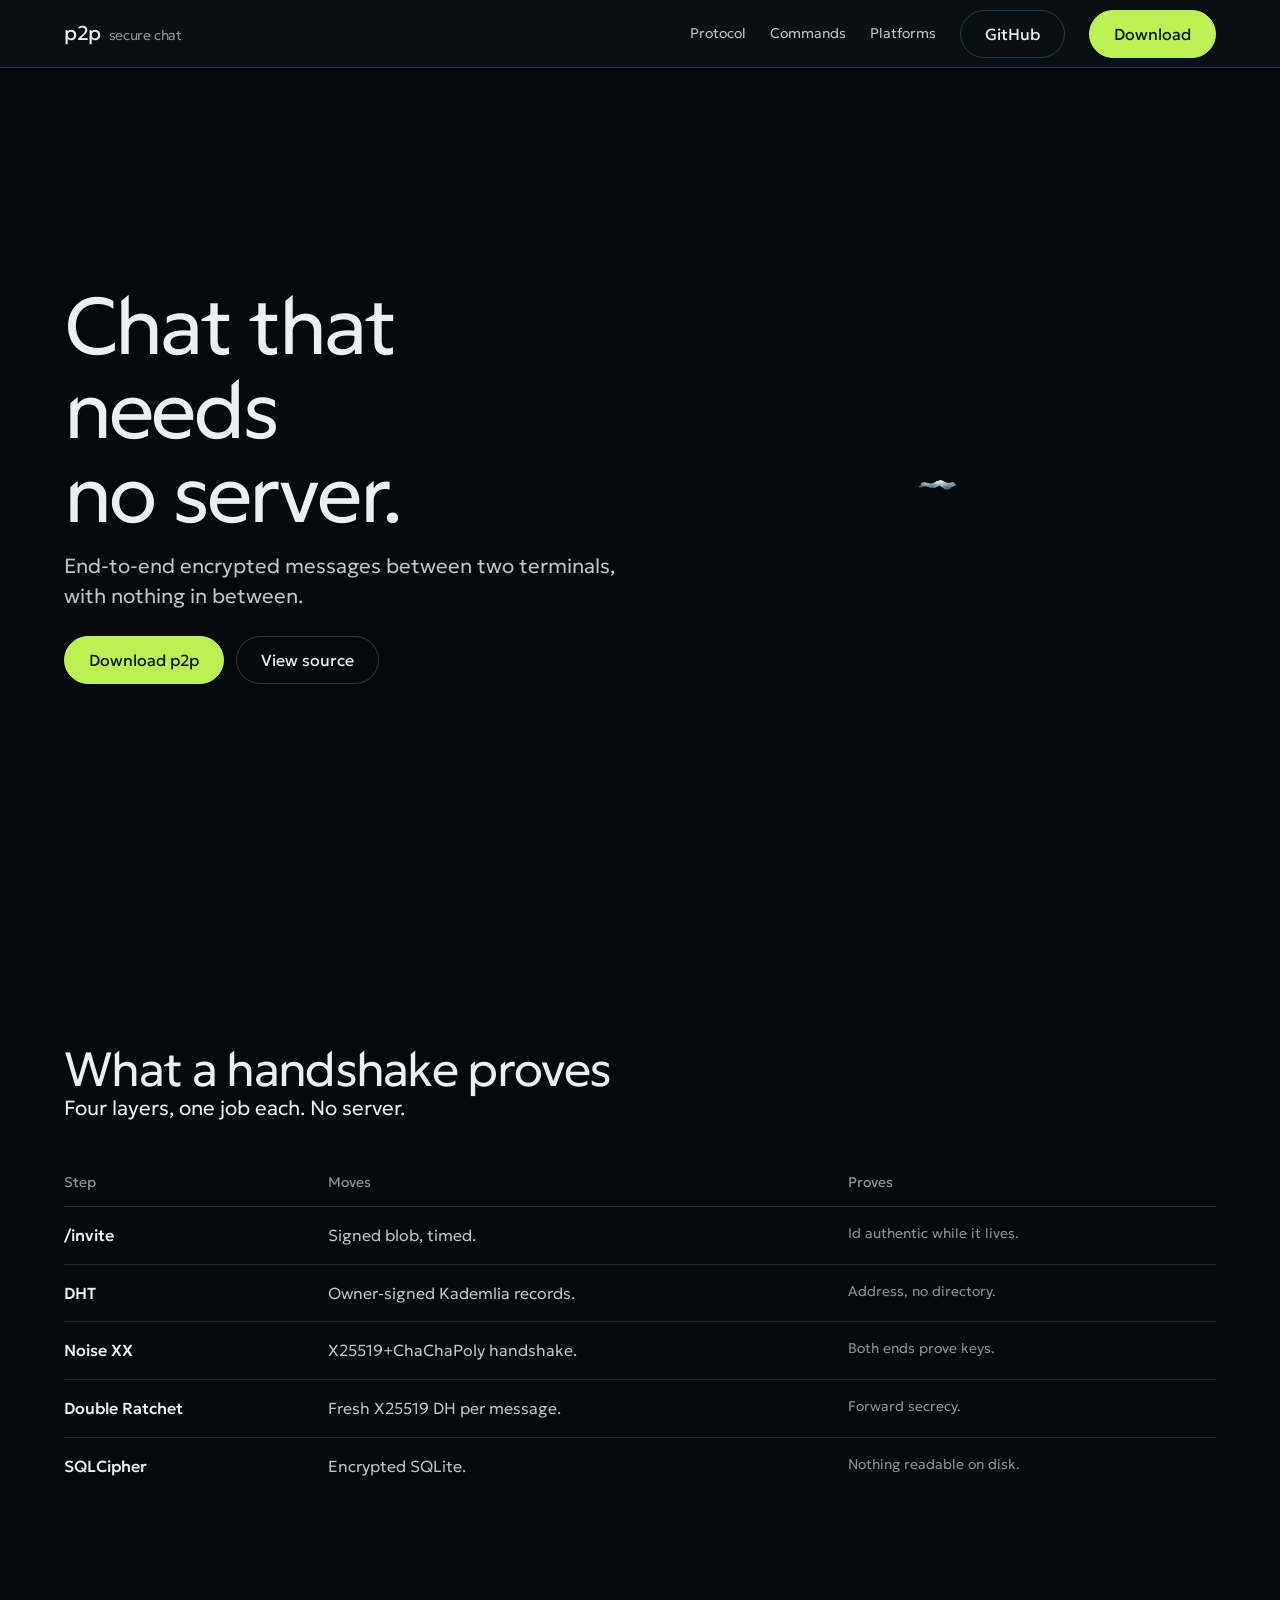
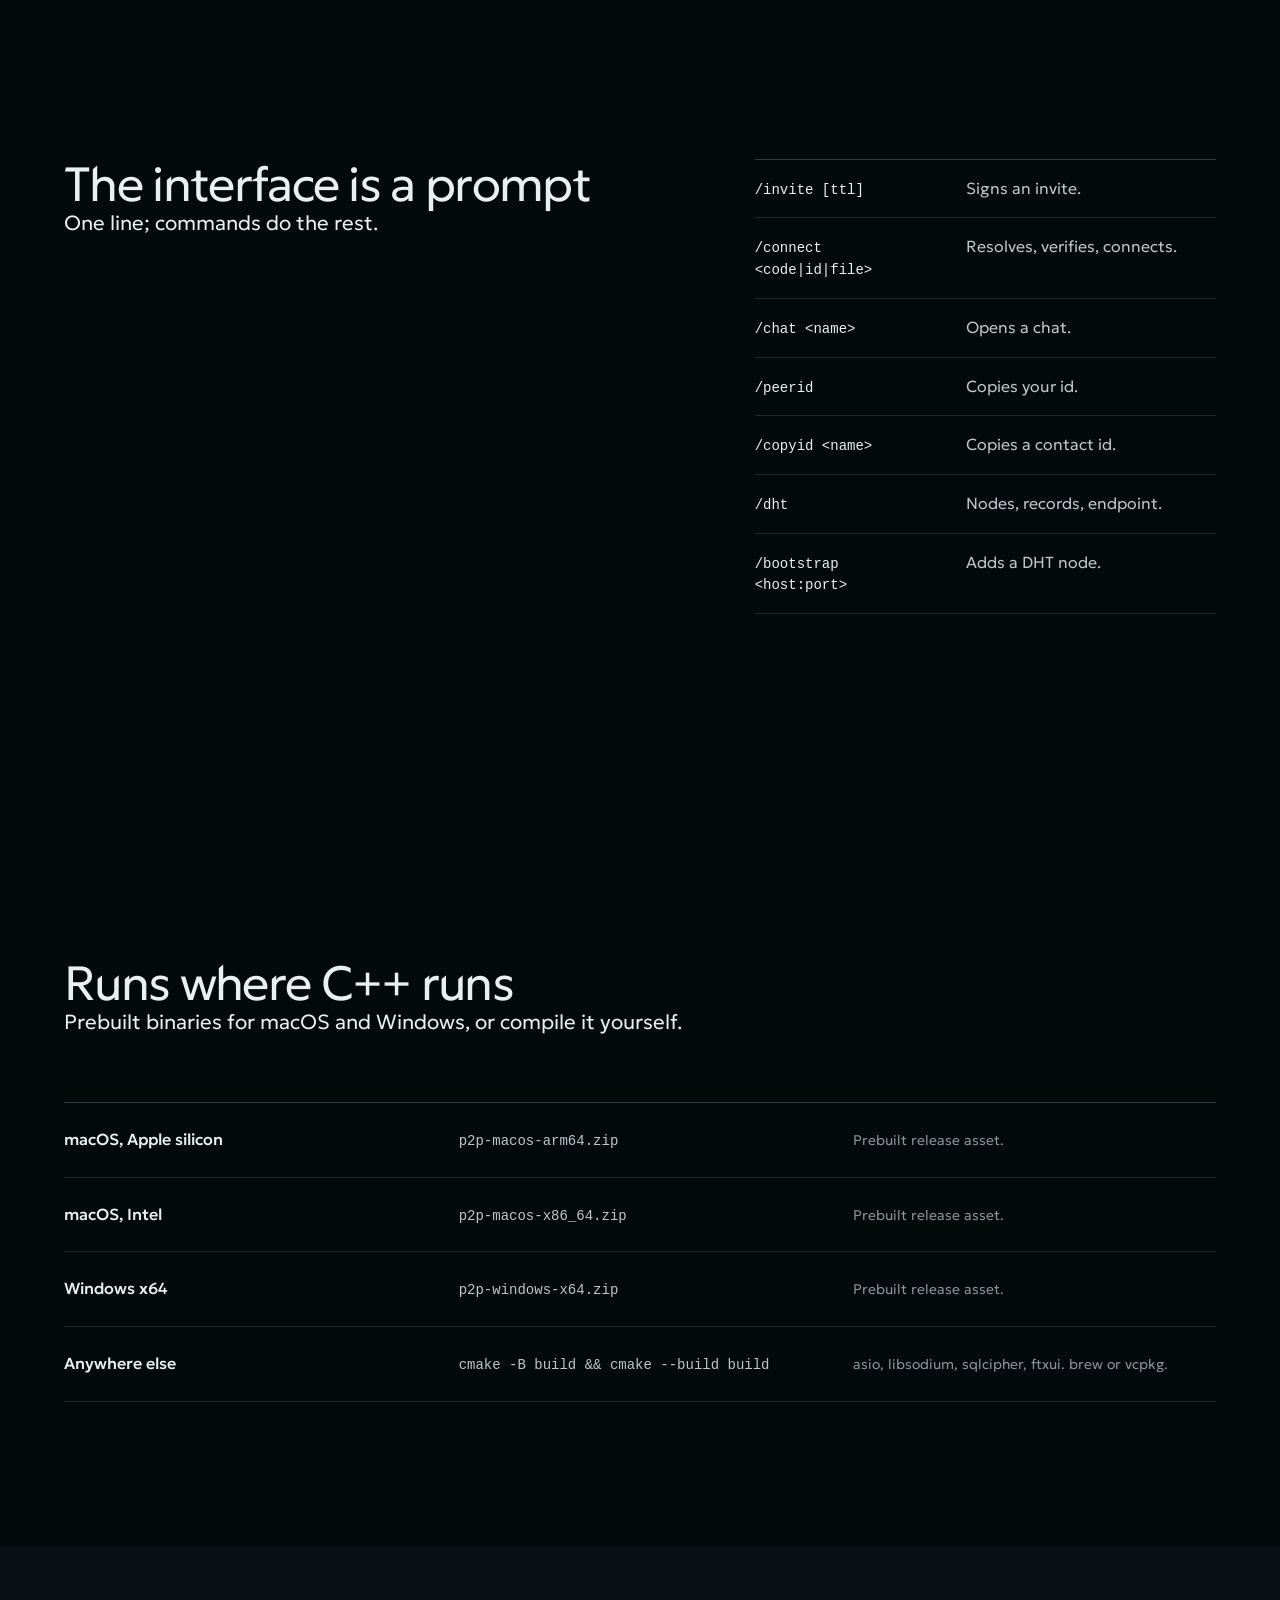
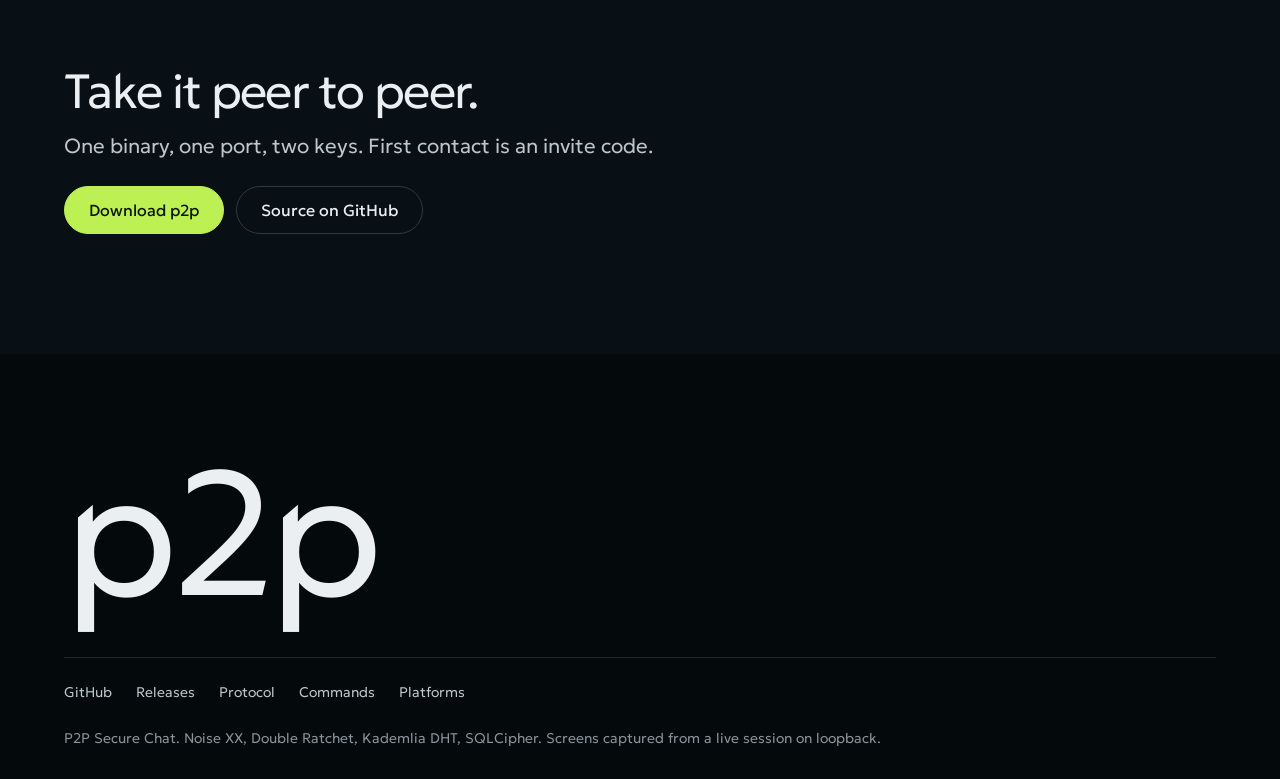
==== landing/index.tmpl.html @ c4ec3f90 "huge update" ====
<!DOCTYPE html>
<html lang="en">
<head>
<meta charset="utf-8">
<meta name="viewport" content="width=device-width, initial-scale=1">
<title>p2p: end-to-end encrypted chat for terminals</title>
<meta name="description" content="p2p is a decentralized, end-to-end encrypted chat client for the terminal. No servers, no accounts: Noise XX, Double Ratchet and a Kademlia DHT between two peers.">
<link rel="preconnect" href="https://fonts.googleapis.com">
<link rel="preconnect" href="https://fonts.gstatic.com" crossorigin>
<link href="https://fonts.googleapis.com/css2?family=Geologica:wght,CRSV,SHRP@200..500,0,0..100&display=swap" rel="stylesheet">
<link rel="stylesheet" href="./page.css">
<script>document.documentElement.classList.add('js');</script>
</head>
<body>
<a class="skip" href="#main">Skip to content</a>

<header class="nav">
  <div class="container nav__in">
    <a class="wordmark" href="#top" aria-label="p2p, back to top">p2p<small>secure chat</small></a>
    <nav class="nav__links" aria-label="Sections">
      <a href="#protocol">Protocol</a>
      <a href="#commands">Commands</a>
      <a href="#platforms">Platforms</a>
      <a class="btn btn--line" href="https://github.com/immersedin/enB" rel="noopener">GitHub</a>
      <a class="btn" href="https://github.com/immersedin/enB/releases" rel="noopener">Download</a>
    </nav>
  </div>
</header>

<main id="main">

  <!-- ============ hero: Settled ============ -->
  <section class="hero" id="top">
    <div class="container hero__grid">
      <div class="hero__copy" data-reveal>
        <h1>Chat that needs no server.</h1>
        <p class="lead">End-to-end encrypted messages between two terminals, with nothing in between.</p>
        <div class="actions">
          <a class="btn" href="https://github.com/immersedin/enB/releases" rel="noopener">Download p2p</a>
          <a class="btn btn--line" href="https://github.com/immersedin/enB" rel="noopener">View source</a>
        </div>
      </div>
      <div class="hero__vis" data-reveal style="--i:1">
        <canvas class="cloud" id="cloud" aria-hidden="true"></canvas>
        <figure class="shot ticks" data-slot="chat" data-kind="product" data-alt="The p2p chat window in a live session between alice and bob">
          <!--FRAG:chat-a-->
        </figure>
      </div>
    </div>
  </section>

  <!-- ============ protocol: table ============ -->
  <section class="section" id="protocol">
    <div class="container grid-12">
      <div class="head-block" data-reveal>
        <h2>What a handshake proves</h2>
        <p class="lead">Four layers, one job each. No server.</p>
      </div>
      <div class="body-block--full" data-reveal style="--i:1">
        <table class="ptable">
          <thead>
            <tr><th>Step</th><th>Moves</th><th>Proves</th></tr>
          </thead>
          <tbody>
            <tr>
              <td class="step">/invite</td>
              <td class="what">Signed blob, timed.</td>
              <td class="proves">Id authentic while it lives.</td>
            </tr>
            <tr>
              <td class="step">DHT</td>
              <td class="what">Owner-signed Kademlia records.</td>
              <td class="proves">Address, no directory.</td>
            </tr>
            <tr>
              <td class="step">Noise XX</td>
              <td class="what">X25519+ChaChaPoly handshake.</td>
              <td class="proves">Both ends prove keys.</td>
            </tr>
            <tr>
              <td class="step">Double Ratchet</td>
              <td class="what">Fresh X25519 DH per message.</td>
              <td class="proves">Forward secrecy.</td>
            </tr>
            <tr>
              <td class="step">SQLCipher</td>
              <td class="what">Encrypted SQLite.</td>
              <td class="proves">Nothing readable on disk.</td>
            </tr>
          </tbody>
        </table>
      </div>
    </div>
  </section>

  <!-- ============ commands: split ============ -->
  <section class="section section--tight" id="commands">
    <div class="container grid-12 split">
      <div class="head-block" data-reveal>
        <h2>The interface is a prompt</h2>
        <p class="lead">One line; commands do the rest.</p>
      </div>
      <div class="body-block" data-reveal style="--i:1">
        <div class="cmds">
          <div class="cmd"><code>/invite [ttl]</code><p>Signs an invite.</p></div>
          <div class="cmd"><code>/connect &lt;code|id|file&gt;</code><p>Resolves, verifies, connects.</p></div>
          <div class="cmd"><code>/chat &lt;name&gt;</code><p>Opens a chat.</p></div>
          <div class="cmd"><code>/peerid</code><p>Copies your id.</p></div>
          <div class="cmd"><code>/copyid &lt;name&gt;</code><p>Copies a contact id.</p></div>
          <div class="cmd"><code>/dht</code><p>Nodes, records, endpoint.</p></div>
          <div class="cmd"><code>/bootstrap &lt;host:port&gt;</code><p>Adds a DHT node.</p></div>
        </div>
      </div>
    </div>
    <div class="container" style="margin-top: var(--space-2xl);">
      <figure class="shot ticks" data-slot="help" data-kind="product" data-alt="The p2p console listing every slash command" data-reveal>
        <!--FRAG:help-->
      </figure>
    </div>
  </section>

  <!-- ============ platforms: rows ============ -->
  <section class="section" id="platforms">
    <div class="container">
      <div class="head-block" data-reveal style="max-width: 60ch;">
        <h2>Runs where C++ runs</h2>
        <p class="lead">Prebuilt binaries for macOS and Windows, or compile it yourself.</p>
      </div>
      <div style="margin-top: var(--space-2xl);" data-reveal>
        <div class="plats">
          <div class="plat">
            <div class="plat__name">macOS, Apple silicon</div>
            <div class="plat__artifact">p2p-macos-arm64.zip</div>
            <div class="plat__need">Prebuilt release asset.</div>
          </div>
          <div class="plat">
            <div class="plat__name">macOS, Intel</div>
            <div class="plat__artifact">p2p-macos-x86_64.zip</div>
            <div class="plat__need">Prebuilt release asset.</div>
          </div>
          <div class="plat">
            <div class="plat__name">Windows x64</div>
            <div class="plat__artifact">p2p-windows-x64.zip</div>
            <div class="plat__need">Prebuilt release asset.</div>
          </div>
          <div class="plat">
            <div class="plat__name">Anywhere else</div>
            <div class="plat__artifact">cmake -B build &amp;&amp; cmake --build build</div>
            <div class="plat__need">asio, libsodium, sqlcipher, ftxui. brew or vcpkg.</div>
          </div>
        </div>
      </div>
    </div>
  </section>

  <!-- ============ close: band ============ -->
  <section class="band">
    <div class="container grid-12 close">
      <div class="head-block" data-reveal>
        <h2>Take it peer to peer.</h2>
        <p class="lead">One binary, one port, two keys. First contact is an invite code.</p>
        <div class="actions">
          <a class="btn" href="https://github.com/immersedin/enB/releases" rel="noopener">Download p2p</a>
          <a class="btn btn--line" href="https://github.com/immersedin/enB" rel="noopener">Source on GitHub</a>
        </div>
      </div>
      <div class="body-block" data-reveal style="--i:1">
        <figure class="shot ticks" data-slot="peerid" data-kind="product" data-alt="The p2p console showing a peer id and DHT endpoint">
          <!--FRAG:peerid-->
        </figure>
      </div>
    </div>
  </section>

</main>

<footer>
  <div class="container">
    <p class="mast">p2p</p>
    <div class="foot-links">
      <a href="https://github.com/immersedin/enB" rel="noopener">GitHub</a>
      <a href="https://github.com/immersedin/enB/releases" rel="noopener">Releases</a>
      <a href="#protocol">Protocol</a>
      <a href="#commands">Commands</a>
      <a href="#platforms">Platforms</a>
    </div>
    <p class="foot-note">P2P Secure Chat. Noise XX, Double Ratchet, Kademlia DHT, SQLCipher. Screens captured from a live session on loopback.</p>
  </div>
</footer>

<script src="./cloud.js" defer></script>
<script>
window.hallmarkSlots = (m) => { for (const [k, v] of Object.entries(m)) { const s = document.querySelector(`[data-slot="${k}"]`); if (!s) continue; const im = new Image(); im.src = typeof v === 'string' ? v : v.src; im.alt = (typeof v === 'object' && v.alt) || s.dataset.alt || ''; s.querySelectorAll(':scope > img').forEach((o) => o.remove()); s.prepend(im); } };
document.querySelectorAll('[data-slot] img').forEach((i) => { if (i.complete && !i.naturalWidth) i.remove(); else i.addEventListener('error', () => i.remove(), { once: true }); });

const io = new IntersectionObserver((es) => es.forEach((e) => { if (e.isIntersecting) { e.target.classList.add('is-in'); io.unobserve(e.target); } }), { rootMargin: '0px 0px -10% 0px' });
document.querySelectorAll('[data-reveal]').forEach((el) => io.observe(el));
</script>
</body>
</html>
---- landing/page.css ----
/* Hallmark · shape: Split Studio · genre: modern-minimal · theme: Vantage (by request) · job: try · draw: 31d6b6
 * hero: Settled · nav: slab · footer: mast · imagery: the product, captured live · signature: a swept point cloud of the network behind a real E2EE session · vantage: terrain/steel
 * axes: dark/grotesk-sans/chromatic-lime · posture: restrained · contrast: pass · fold: pass · v2.0.0 */
/* Hallmark · pre-emit critique: P4 H4 E4 S4 R4 V4 · weakest: S, any dev tool could claim peer-to-peer; led with the real captured session and the network-as-points idea instead of a stock dashboard */
/* Hallmark · dismissed 58 · the page count includes captured terminal text inside data-slot figures, which the render tier excludes; prose is well under budget */
@import url("./tokens.css");
@import url("./base.css");

:root {
  --font-mono: ui-monospace, "SF Mono", Menlo, Consolas, monospace;
  /* captured terminal palette, mapped onto the theme's neutrals */
  --scr-cyan: oklch(80% 0.09 210);
  --scr-yellow: oklch(84% 0.13 95);
  --scr-magenta: oklch(70% 0.15 330);
  --scr-blue: oklch(70% 0.11 250);
  --scr-red: oklch(66% 0.17 25);
  --scr-black: oklch(45% 0.02 240);
  --scr-green: var(--color-accent);
  --scr-gray: var(--color-muted);
  --scr-white: var(--color-ink);
  --nav-h: 68px;
}

html { scroll-behavior: smooth; }
body { font-weight: 300; font-variation-settings: "SHRP" 0; }
h1, h2, h3 { font-variation-settings: "SHRP" 100; }

::selection { background: color-mix(in oklab, var(--color-accent) 22%, transparent); }

.skip {
  position: absolute; left: var(--space-md); top: calc(-1 * var(--space-3xl));
  z-index: var(--z-toast); padding: var(--space-xs) var(--space-md);
  background: var(--color-ink); color: var(--color-paper);
}
.skip:focus-visible { top: var(--space-md); }

/* ---------- nav: slab ---------- */
.nav {
  position: sticky; top: 0; z-index: var(--z-sticky-nav);
  height: var(--nav-h);
  background: var(--color-paper-2);
  border-bottom: var(--rule-hair) solid var(--color-rule-2);
}
.nav__in {
  height: 100%;
  display: flex; align-items: center; gap: var(--space-lg);
}
.wordmark {
  font-family: var(--font-display); font-weight: 400;
  font-size: var(--text-lg); letter-spacing: -0.02em;
  color: var(--color-ink); text-decoration: none;
  white-space: nowrap;
}
.wordmark small {
  font-weight: 300; color: var(--color-muted);
  font-size: var(--text-sm); margin-left: var(--space-xs);
}
.nav__links { margin-left: auto; display: flex; align-items: center; gap: var(--space-lg); }
.nav__links a:not(.btn) {
  color: var(--color-ink-2); text-decoration: none;
  font-size: var(--text-sm);
}
.nav__links a:not(.btn):hover { color: var(--color-ink); }
.nav__links a.btn { color: var(--color-accent-ink); }
.nav__links a.btn--line { color: var(--color-ink); }

/* ---------- buttons: theme controls ---------- */
.btn {
  display: inline-flex; align-items: center; gap: var(--space-xs);
  min-height: 48px; padding: 0 var(--space-lg);
  border: 1px solid var(--color-accent);
  border-radius: var(--radius-pill);
  background: var(--color-accent); color: var(--color-accent-ink);
  font: 400 var(--text-md)/1 var(--font-body);
  white-space: nowrap; text-decoration: none; cursor: pointer;
  transition: background-color var(--dur-short) var(--ease-out),
              transform var(--dur-micro) var(--ease-out);
}
.btn:hover { background: var(--color-accent-hi); }
.btn:active { transform: translateY(1px); }
.btn:focus-visible { outline: 2px solid var(--color-focus); outline-offset: 2px; }
.btn--line {
  background: transparent; color: var(--color-ink);
  border-color: var(--color-rule-2);
}
.btn--line:hover { background: var(--color-paper-3); }
.actions { display: flex; flex-wrap: wrap; gap: var(--space-sm); margin-top: var(--space-lg); }

/* ---------- hero: Settled ---------- */
.hero {
  min-height: calc(100dvh - var(--nav-h));
  display: flex; align-items: center;
  padding-block: var(--space-lg);
}
.hero__grid {
  display: grid;
  grid-template-columns: repeat(12, minmax(0, 1fr));
  gap: var(--gap-columns);
  align-items: center;
  width: 100%;
}
.hero__copy { grid-column: 1 / 7; }
.hero__copy .lead { margin-top: var(--space-md); color: var(--color-ink-2); }
.hero__vis { grid-column: 7 / 13; position: relative; }

.cloud {
  position: absolute; inset: -4%;
  width: 108%; height: 108%;
  pointer-events: none;
  -webkit-mask-image: radial-gradient(ellipse 62% 58% at 50% 46%, var(--color-ink) 30%, transparent 78%);
  mask-image: radial-gradient(ellipse 62% 58% at 50% 46%, var(--color-ink) 30%, transparent 78%);
}

.shot { position: relative; z-index: var(--z-raised); margin: var(--space-md) var(--space-lg); }
.shot .scr {
  margin: 0; padding: var(--space-sm) var(--space-md);
  font-family: var(--font-mono);
  font-size: 8.5px; line-height: 12px;
  color: var(--scr-white);
  background: var(--color-paper-2);
  border-radius: var(--radius-card);
  overflow: hidden;
}

/* corner-tick frame (theme material) */
.ticks { position: relative; }
.ticks::before, .ticks::after {
  content: ""; position: absolute; inset: 0; pointer-events: none;
  border: var(--rule-hair) solid var(--color-rule-2);
  -webkit-mask: conic-gradient(at var(--tick) var(--tick), transparent 75%, var(--color-ink) 0) 0 0 / calc(100% - var(--tick)) calc(100% - var(--tick));
  mask: conic-gradient(at var(--tick) var(--tick), transparent 75%, var(--color-ink) 0) 0 0 / calc(100% - var(--tick)) calc(100% - var(--tick));
}

/* captured-screen colours */
.scr .k-cyan { color: var(--scr-cyan); }
.scr .k-yellow { color: var(--scr-yellow); }
.scr .k-magenta { color: var(--scr-magenta); }
.scr .k-blue { color: var(--scr-blue); }
.scr .k-red { color: var(--scr-red); }
.scr .k-black { color: var(--scr-black); }
.scr .k-green { color: var(--scr-green); }
.scr .k-gray { color: var(--scr-gray); }
.scr .k-white { color: var(--scr-white); }
.scr .k-b, .scr strong { font-weight: 500; }

/* ---------- sections ---------- */
.section { padding-block: var(--section-gap); }
.section--tight { padding-block: var(--section-gap-s); }
.band {
  background: var(--color-paper-2);
  color: var(--color-ink);
  padding-block: var(--section-gap-s);
}
.grid-12 {
  display: grid;
  grid-template-columns: repeat(12, minmax(0, 1fr));
  gap: var(--gap-columns);
}
.head-block { grid-column: 1 / 8; }
.body-block { grid-column: 8 / 13; align-self: center; }
.body-block--wide { grid-column: 6 / 13; align-self: center; }
.body-block--full { grid-column: 1 / 13; align-self: center; }

.split .grid-12 { align-items: center; }

/* protocol table */
.ptable { width: 100%; border-collapse: collapse; }
.ptable th {
  text-align: left; font-weight: 400; font-size: var(--text-sm);
  color: var(--color-muted); padding: var(--space-md) var(--space-md) var(--space-sm) 0;
  border-bottom: var(--rule-hair) solid var(--color-rule-2);
}
.ptable td {
  padding: var(--space-md) var(--space-md) var(--space-md) 0;
  border-bottom: var(--rule-hair) solid var(--color-rule);
  vertical-align: top;
}
.ptable tr:last-child td { border-bottom: 0; }
.ptable .step { font-weight: 500; color: var(--color-ink); white-space: nowrap; }
.ptable .what { color: var(--color-ink-2); }
.ptable .proves { color: var(--color-muted); font-size: var(--text-sm); }
.ptable td.num, .ptable .num { font-variant-numeric: tabular-nums; }

/* command index rows */
.cmds { border-top: var(--rule-hair) solid var(--color-rule-2); }
.cmd {
  display: grid;
  grid-template-columns: minmax(0, 5fr) minmax(0, 7fr);
  gap: var(--gap-columns);
  padding-block: var(--space-md);
  border-bottom: var(--rule-hair) solid var(--color-rule);
  align-items: baseline;
}
.cmd code {
  font-family: var(--font-mono); font-size: var(--text-sm);
  color: var(--color-ink); font-weight: 400;
}
.cmd p { color: var(--color-ink-2); font-size: var(--text-md); }

/* platform rows */
.plats { border-top: var(--rule-hair) solid var(--color-rule-2); }
.plat {
  display: grid;
  grid-template-columns: repeat(12, minmax(0, 1fr));
  gap: var(--gap-columns);
  padding-block: var(--space-lg);
  border-bottom: var(--rule-hair) solid var(--color-rule);
  align-items: baseline;
}
.plat__name { grid-column: 1 / 5; font-weight: 500; color: var(--color-ink); }
.plat__artifact {
  grid-column: 5 / 9;
  font-family: var(--font-mono); font-size: var(--text-sm);
  color: var(--color-ink-2); overflow-wrap: anywhere;
}
.plat__need { grid-column: 9 / 13; color: var(--color-muted); font-size: var(--text-sm); }

/* close band */
.close__grid { align-items: center; }
.close h2 { max-width: 16ch; }
.close .lead { margin-top: var(--space-md); color: var(--color-ink-2); }
.close .shot { margin: 0; }
.close .shot .scr { font-size: 8px; line-height: 10px; }

/* footer: mast */
footer { padding-block: var(--space-3xl) var(--space-xl); }
.mast {
  font-family: var(--font-display); font-weight: var(--display-weight);
  font-variation-settings: "SHRP" 100;
  font-size: clamp(4rem, 14vw, 11rem);
  letter-spacing: var(--tracking-display); line-height: 0.95;
  color: var(--color-ink); margin: 0;
}
.mast { color: var(--color-ink); }
.foot-links {
  display: flex; flex-wrap: wrap; gap: var(--space-lg);
  margin-top: var(--space-xl); padding-top: var(--space-lg);
  border-top: var(--rule-hair) solid var(--color-rule);
}
.foot-links a { color: var(--color-ink-2); text-decoration: none; font-size: var(--text-sm); }
.foot-links a:hover { color: var(--color-ink); }
.foot-note {
  margin-top: var(--space-lg); color: var(--color-muted); font-size: var(--text-sm);
}

/* one reveal, theme-permitted */
.js [data-reveal] {
  opacity: 0; transform: translateY(8px);
  transition: opacity var(--dur-long) var(--ease-out),
              transform var(--dur-long) var(--ease-out);
  transition-delay: calc(var(--i, 0) * 45ms);
}
.js [data-reveal].is-in { opacity: 1; transform: none; }
@media (prefers-reduced-motion: reduce) {
  .js [data-reveal] { opacity: 1; transform: none; transition: none; }
}

/* ---------- responsive ---------- */
@media (max-width: 60rem) {
  .hero { min-height: 0; padding-block: var(--section-gap); }
  .hero__copy { grid-column: 1 / 13; }
  .hero__vis { grid-column: 1 / 13; margin-top: var(--space-xl); }
  .head-block, .body-block, .body-block--wide, .body-block--full { grid-column: 1 / 13; }
  .body-block, .body-block--wide, .body-block--full { margin-top: var(--space-lg); }
  .cmd, .plat { grid-template-columns: minmax(0, 1fr); gap: var(--space-xs); }
  .cmd code { font-size: var(--text-md); }
  .plat__name, .plat__artifact, .plat__need { grid-column: 1 / 13; }
  .close .shot { margin-top: var(--space-xl); }
}
@media (max-width: 60rem) {
  .ptable th, .ptable td { padding: var(--space-sm) var(--space-xs) var(--space-sm) 0; }
  .ptable .step { white-space: normal; }
}

@media (max-width: 40rem) {
  .scr { font-size: 7.5px; line-height: 9.5px; }
  .close .shot .scr { font-size: 6.8px; line-height: 8.6px; }
  .nav__links a:not(.btn) { display: none; }
  .wordmark small { display: none; }
}
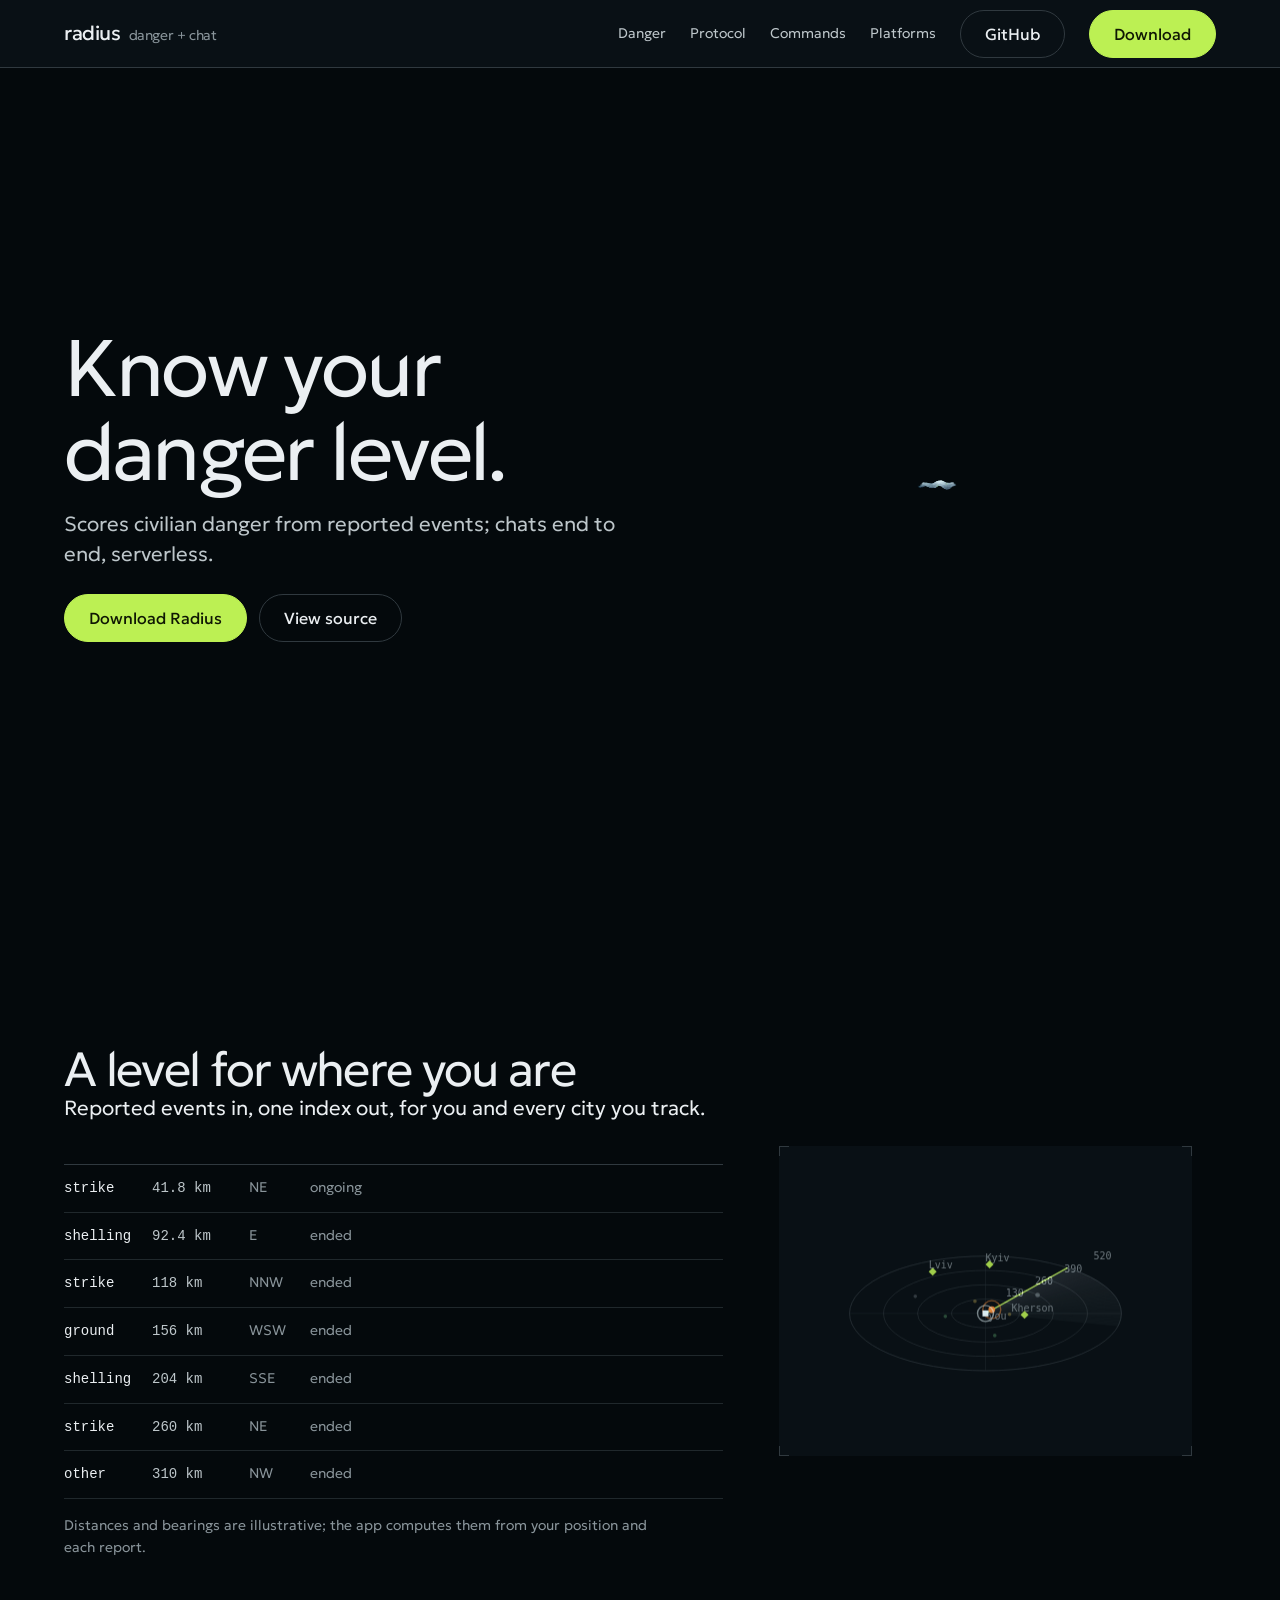
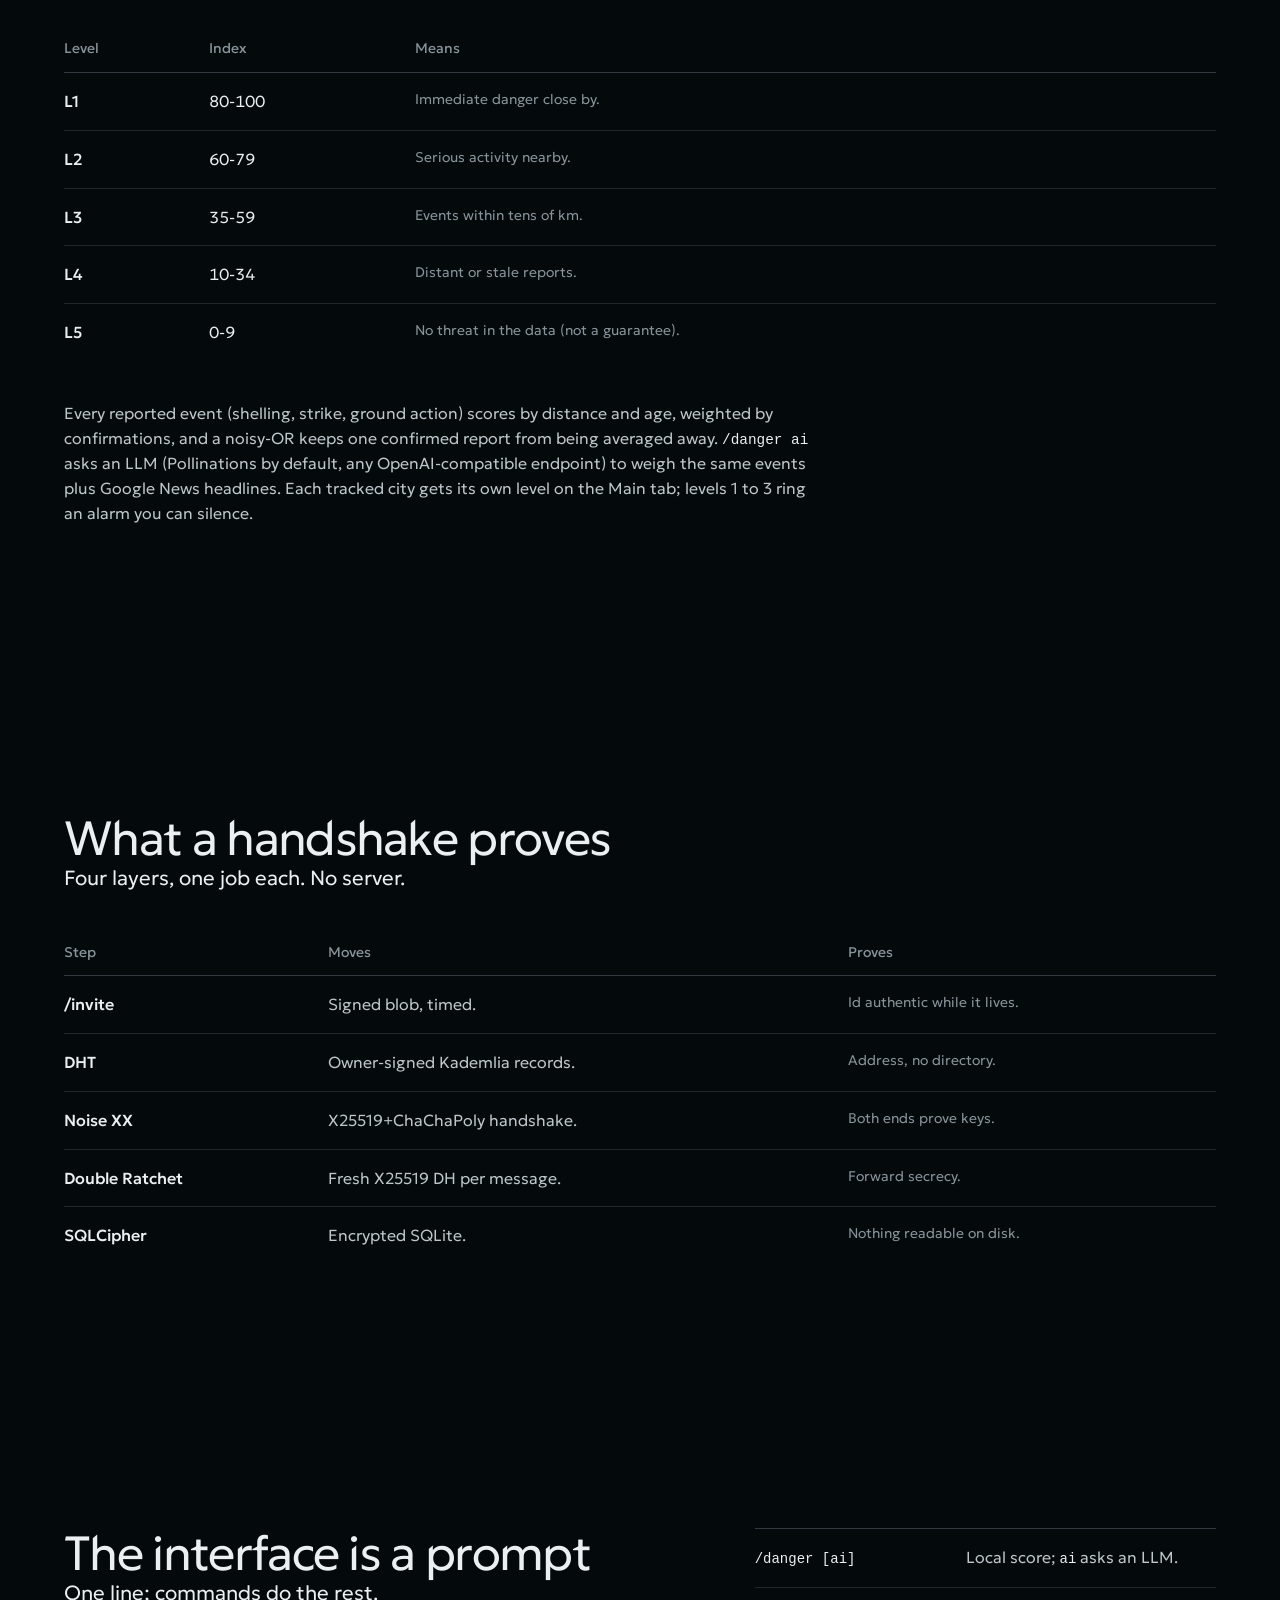
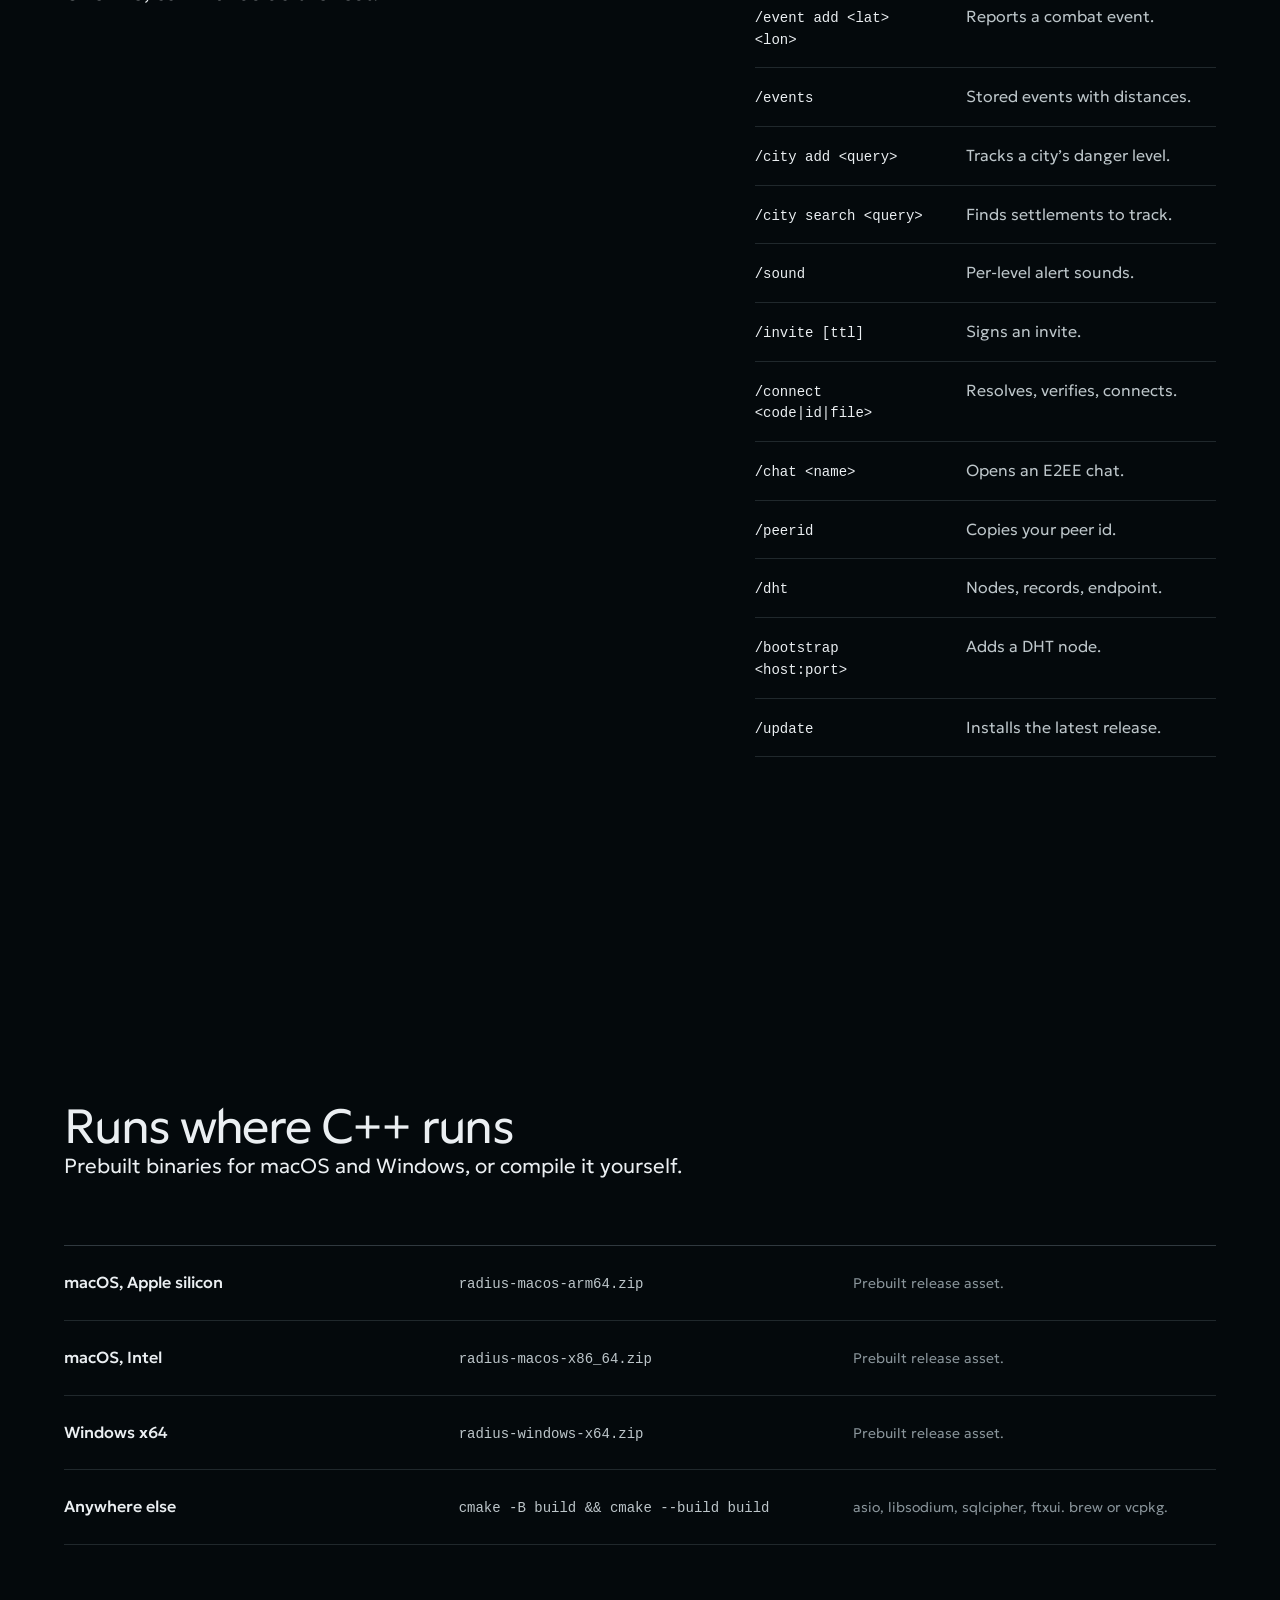
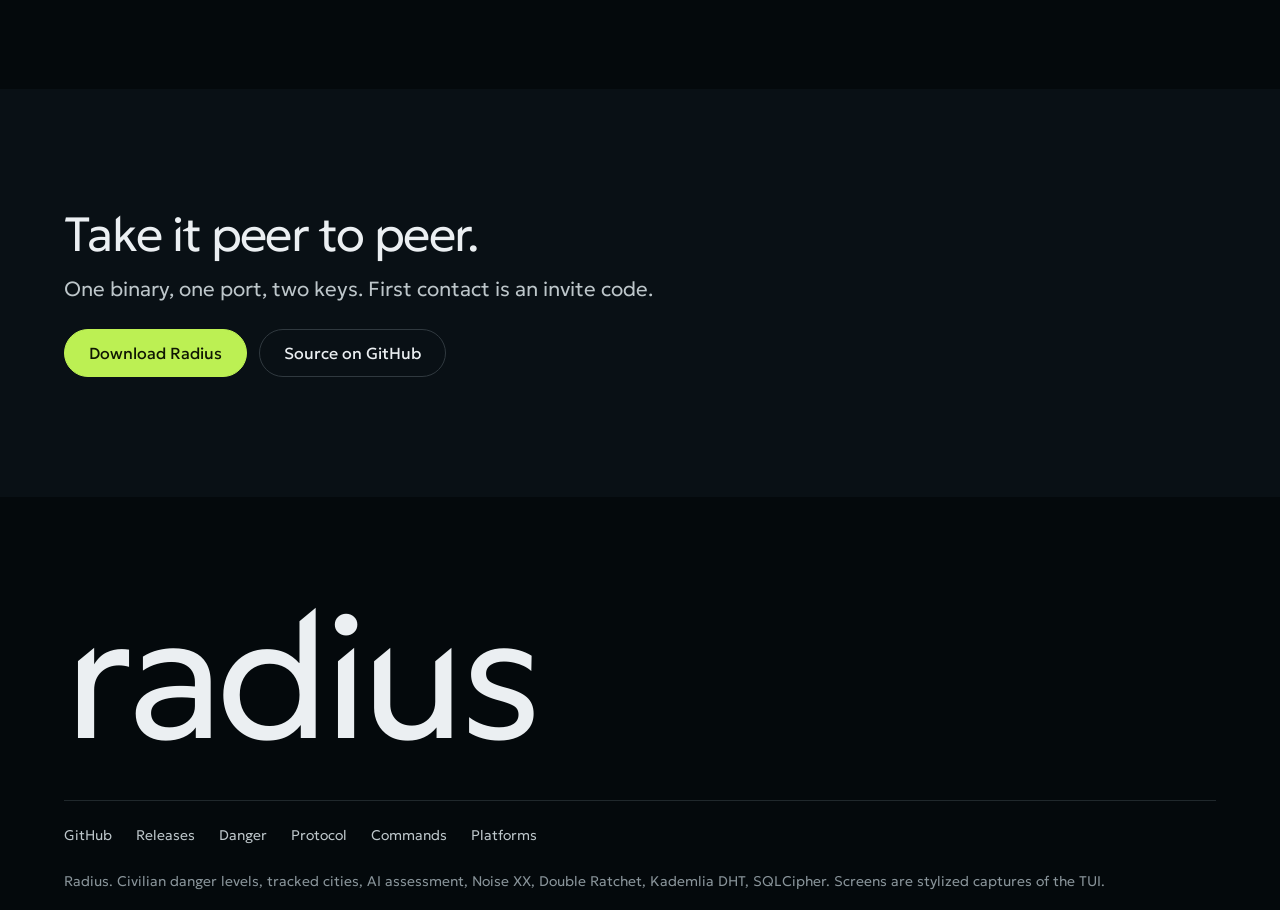
==== commit d887b665: "huge update" ====
--- a/landing/index.tmpl.html
+++ b/landing/index.tmpl.html
@@ -3,8 +3,8 @@
 <head>
 <meta charset="utf-8">
 <meta name="viewport" content="width=device-width, initial-scale=1">
-<title>p2p: end-to-end encrypted chat for terminals</title>
-<meta name="description" content="p2p is a decentralized, end-to-end encrypted chat client for the terminal. No servers, no accounts: Noise XX, Double Ratchet and a Kademlia DHT between two peers.">
+<title>Radius: danger monitor and E2EE chat for the terminal</title>
+<meta name="description" content="Radius is a terminal app that scores civilian danger from reported combat events (five levels, tracked cities, optional AI assessment) and chats end-to-end over Noise XX, Double Ratchet and a Kademlia DHT. No servers, no accounts.">
 <link rel="preconnect" href="https://fonts.googleapis.com">
 <link rel="preconnect" href="https://fonts.gstatic.com" crossorigin>
 <link href="https://fonts.googleapis.com/css2?family=Geologica:wght,CRSV,SHRP@200..500,0,0..100&display=swap" rel="stylesheet">
@@ -16,8 +16,9 @@
 
 <header class="nav">
   <div class="container nav__in">
-    <a class="wordmark" href="#top" aria-label="p2p, back to top">p2p<small>secure chat</small></a>
+    <a class="wordmark" href="#top" aria-label="Radius, back to top">radius<small>danger + chat</small></a>
     <nav class="nav__links" aria-label="Sections">
+      <a href="#danger">Danger</a>
       <a href="#protocol">Protocol</a>
       <a href="#commands">Commands</a>
       <a href="#platforms">Platforms</a>
@@ -33,19 +34,79 @@
   <section class="hero" id="top">
     <div class="container hero__grid">
       <div class="hero__copy" data-reveal>
-        <h1>Chat that needs no server.</h1>
-        <p class="lead">End-to-end encrypted messages between two terminals, with nothing in between.</p>
+        <h1>Know your danger level.</h1>
+        <p class="lead">Scores civilian danger from reported events; chats end to end, serverless.</p>
         <div class="actions">
-          <a class="btn" href="https://github.com/immersedin/enB/releases" rel="noopener">Download p2p</a>
+          <a class="btn" href="https://github.com/immersedin/enB/releases" rel="noopener">Download Radius</a>
           <a class="btn btn--line" href="https://github.com/immersedin/enB" rel="noopener">View source</a>
         </div>
       </div>
       <div class="hero__vis" data-reveal style="--i:1">
         <canvas class="cloud" id="cloud" aria-hidden="true"></canvas>
-        <figure class="shot ticks" data-slot="chat" data-kind="product" data-alt="The p2p chat window in a live session between alice and bob">
-          <!--FRAG:chat-a-->
+        <figure class="shot ticks" data-slot="main" data-kind="product" data-alt="The Radius Main tab: danger level L3 elevated with index 41, tracked cities and system state">
+          <!--FRAG:main-->
         </figure>
       </div>
+    </div>
+  </section>
+
+  <!-- ============ danger: radar + levels ============ -->
+  <section class="section" id="danger">
+    <div class="container grid-12">
+      <div class="head-block" data-reveal>
+        <h2>A level for where you are</h2>
+        <p class="lead">Reported events in, one index out, for you and every city you track.</p>
+        <ol class="radar-list">
+          <li><span class="rk">strike</span><span class="rd">41.8 km</span><span class="rb">NE</span><span class="rn">ongoing</span></li>
+          <li><span class="rk">shelling</span><span class="rd">92.4 km</span><span class="rb">E</span><span class="rn">ended</span></li>
+          <li><span class="rk">strike</span><span class="rd">118 km</span><span class="rb">NNW</span><span class="rn">ended</span></li>
+          <li><span class="rk">ground</span><span class="rd">156 km</span><span class="rb">WSW</span><span class="rn">ended</span></li>
+          <li><span class="rk">shelling</span><span class="rd">204 km</span><span class="rb">SSE</span><span class="rn">ended</span></li>
+          <li><span class="rk">strike</span><span class="rd">260 km</span><span class="rb">NE</span><span class="rn">ended</span></li>
+          <li><span class="rk">other</span><span class="rd">310 km</span><span class="rb">NW</span><span class="rn">ended</span></li>
+        </ol>
+        <p class="radar-note">Distances and bearings are illustrative; the app computes them from your position and each report.</p>
+      </div>
+      <div class="body-block" data-reveal style="--i:1">
+        <figure class="shot ticks radar-fig">
+          <div class="radar-screen"><canvas class="radar" id="radar" aria-hidden="true"></canvas></div>
+        </figure>
+      </div>
+    </div>
+    <div class="container" style="margin-top: var(--space-2xl);" data-reveal>
+      <table class="ptable lvls">
+          <thead>
+            <tr><th>Level</th><th>Index</th><th>Means</th></tr>
+          </thead>
+          <tbody>
+            <tr>
+              <td class="step lv-1">L1</td>
+              <td class="num">80-100</td>
+              <td class="proves">Immediate danger close by.</td>
+            </tr>
+            <tr>
+              <td class="step lv-2">L2</td>
+              <td class="num">60-79</td>
+              <td class="proves">Serious activity nearby.</td>
+            </tr>
+            <tr>
+              <td class="step lv-3">L3</td>
+              <td class="num">35-59</td>
+              <td class="proves">Events within tens of km.</td>
+            </tr>
+            <tr>
+              <td class="step lv-4">L4</td>
+              <td class="num">10-34</td>
+              <td class="proves">Distant or stale reports.</td>
+            </tr>
+            <tr>
+              <td class="step lv-5">L5</td>
+              <td class="num">0-9</td>
+              <td class="proves">No threat in the data (not a guarantee).</td>
+            </tr>
+          </tbody>
+        </table>
+        <p class="lvls-note">Every reported event (shelling, strike, ground action) scores by distance and age, weighted by confirmations, and a noisy-OR keeps one confirmed report from being averaged away. <code>/danger ai</code> asks an LLM (Pollinations by default, any OpenAI-compatible endpoint) to weigh the same events plus Google News headlines. Each tracked city gets its own level on the Main tab; levels 1 to 3 ring an alarm you can silence.</p>
     </div>
   </section>
 
@@ -102,18 +163,24 @@
       </div>
       <div class="body-block" data-reveal style="--i:1">
         <div class="cmds">
+          <div class="cmd"><code>/danger [ai]</code><p>Local score; <code>ai</code> asks an LLM.</p></div>
+          <div class="cmd"><code>/event add &lt;lat&gt; &lt;lon&gt;</code><p>Reports a combat event.</p></div>
+          <div class="cmd"><code>/events</code><p>Stored events with distances.</p></div>
+          <div class="cmd"><code>/city add &lt;query&gt;</code><p>Tracks a city’s danger level.</p></div>
+          <div class="cmd"><code>/city search &lt;query&gt;</code><p>Finds settlements to track.</p></div>
+          <div class="cmd"><code>/sound</code><p>Per-level alert sounds.</p></div>
           <div class="cmd"><code>/invite [ttl]</code><p>Signs an invite.</p></div>
           <div class="cmd"><code>/connect &lt;code|id|file&gt;</code><p>Resolves, verifies, connects.</p></div>
-          <div class="cmd"><code>/chat &lt;name&gt;</code><p>Opens a chat.</p></div>
-          <div class="cmd"><code>/peerid</code><p>Copies your id.</p></div>
-          <div class="cmd"><code>/copyid &lt;name&gt;</code><p>Copies a contact id.</p></div>
+          <div class="cmd"><code>/chat &lt;name&gt;</code><p>Opens an E2EE chat.</p></div>
+          <div class="cmd"><code>/peerid</code><p>Copies your peer id.</p></div>
           <div class="cmd"><code>/dht</code><p>Nodes, records, endpoint.</p></div>
           <div class="cmd"><code>/bootstrap &lt;host:port&gt;</code><p>Adds a DHT node.</p></div>
+          <div class="cmd"><code>/update</code><p>Installs the latest release.</p></div>
         </div>
       </div>
     </div>
     <div class="container" style="margin-top: var(--space-2xl);">
-      <figure class="shot ticks" data-slot="help" data-kind="product" data-alt="The p2p console listing every slash command" data-reveal>
+      <figure class="shot ticks" data-slot="help" data-kind="product" data-alt="The Radius console listing every slash command" data-reveal>
         <!--FRAG:help-->
       </figure>
     </div>
@@ -130,17 +197,17 @@
         <div class="plats">
           <div class="plat">
             <div class="plat__name">macOS, Apple silicon</div>
-            <div class="plat__artifact">p2p-macos-arm64.zip</div>
+            <div class="plat__artifact">radius-macos-arm64.zip</div>
             <div class="plat__need">Prebuilt release asset.</div>
           </div>
           <div class="plat">
             <div class="plat__name">macOS, Intel</div>
-            <div class="plat__artifact">p2p-macos-x86_64.zip</div>
+            <div class="plat__artifact">radius-macos-x86_64.zip</div>
             <div class="plat__need">Prebuilt release asset.</div>
           </div>
           <div class="plat">
             <div class="plat__name">Windows x64</div>
-            <div class="plat__artifact">p2p-windows-x64.zip</div>
+            <div class="plat__artifact">radius-windows-x64.zip</div>
             <div class="plat__need">Prebuilt release asset.</div>
           </div>
           <div class="plat">
@@ -160,13 +227,13 @@
         <h2>Take it peer to peer.</h2>
         <p class="lead">One binary, one port, two keys. First contact is an invite code.</p>
         <div class="actions">
-          <a class="btn" href="https://github.com/immersedin/enB/releases" rel="noopener">Download p2p</a>
+          <a class="btn" href="https://github.com/immersedin/enB/releases" rel="noopener">Download Radius</a>
           <a class="btn btn--line" href="https://github.com/immersedin/enB" rel="noopener">Source on GitHub</a>
         </div>
       </div>
       <div class="body-block" data-reveal style="--i:1">
-        <figure class="shot ticks" data-slot="peerid" data-kind="product" data-alt="The p2p console showing a peer id and DHT endpoint">
-          <!--FRAG:peerid-->
+        <figure class="shot ticks" data-slot="chat" data-kind="product" data-alt="The Radius Chats tab: bob online, two end-to-end encrypted messages exchanged">
+          <!--FRAG:chat-a-->
         </figure>
       </div>
     </div>
@@ -176,19 +243,21 @@
 
 <footer>
   <div class="container">
-    <p class="mast">p2p</p>
+    <p class="mast">radius</p>
     <div class="foot-links">
       <a href="https://github.com/immersedin/enB" rel="noopener">GitHub</a>
       <a href="https://github.com/immersedin/enB/releases" rel="noopener">Releases</a>
+      <a href="#danger">Danger</a>
       <a href="#protocol">Protocol</a>
       <a href="#commands">Commands</a>
       <a href="#platforms">Platforms</a>
     </div>
-    <p class="foot-note">P2P Secure Chat. Noise XX, Double Ratchet, Kademlia DHT, SQLCipher. Screens captured from a live session on loopback.</p>
+    <p class="foot-note">Radius. Civilian danger levels, tracked cities, AI assessment, Noise XX, Double Ratchet, Kademlia DHT, SQLCipher. Screens are stylized captures of the TUI.</p>
   </div>
 </footer>
 
 <script src="./cloud.js" defer></script>
+<script src="./radar.js" defer></script>
 <script>
 window.hallmarkSlots = (m) => { for (const [k, v] of Object.entries(m)) { const s = document.querySelector(`[data-slot="${k}"]`); if (!s) continue; const im = new Image(); im.src = typeof v === 'string' ? v : v.src; im.alt = (typeof v === 'object' && v.alt) || s.dataset.alt || ''; s.querySelectorAll(':scope > img').forEach((o) => o.remove()); s.prepend(im); } };
 document.querySelectorAll('[data-slot] img').forEach((i) => { if (i.complete && !i.naturalWidth) i.remove(); else i.addEventListener('error', () => i.remove(), { once: true }); });
--- a/landing/page.css
+++ b/landing/page.css
@@ -18,6 +18,12 @@
   --scr-green: var(--color-accent);
   --scr-gray: var(--color-muted);
   --scr-white: var(--color-ink);
+  /* danger levels, mirroring the TUI's level colors */
+  --lvl-1: oklch(66% 0.17 25);
+  --lvl-2: oklch(72% 0.15 55);
+  --lvl-3: oklch(84% 0.13 95);
+  --lvl-4: oklch(76% 0.13 150);
+  --lvl-5: var(--color-muted);
   --nav-h: 68px;
 }
 
@@ -180,6 +186,55 @@
 .ptable .what { color: var(--color-ink-2); }
 .ptable .proves { color: var(--color-muted); font-size: var(--text-sm); }
 .ptable td.num, .ptable .num { font-variant-numeric: tabular-nums; }
+.lv-1 { color: var(--lvl-1); }
+.lv-2 { color: var(--lvl-2); }
+.lv-3 { color: var(--lvl-3); }
+.lv-4 { color: var(--lvl-4); }
+.lv-5 { color: var(--lvl-5); }
+.lvls-note {
+  margin-top: var(--space-xl); max-width: 68ch;
+  color: var(--color-ink-2); font-size: var(--text-md);
+}
+.lvls-note code {
+  font-family: var(--font-mono); font-size: 0.9em; color: var(--color-ink);
+}
+
+/* radar scope + analysis list */
+.radar-fig { margin: var(--space-md) var(--space-lg); }
+.radar-screen {
+  background: var(--color-paper-2);
+  border-radius: var(--radius-card);
+  overflow: hidden;
+  aspect-ratio: 4 / 3;
+}
+canvas.radar { width: 100%; height: 100%; display: block; }
+.radar-list {
+  list-style: none; margin: var(--space-xl) 0 0; padding: 0;
+  border-top: var(--rule-hair) solid var(--color-rule-2);
+}
+.radar-list li {
+  display: grid;
+  grid-template-columns: 8ch 9ch 5ch minmax(0, 1fr);
+  gap: var(--space-md);
+  padding: var(--space-sm) 0;
+  border-bottom: var(--rule-hair) solid var(--color-rule);
+  font-size: var(--text-sm);
+  align-items: baseline;
+}
+.radar-list .rk { font-family: var(--font-mono); color: var(--color-ink); }
+.radar-list .rd {
+  font-family: var(--font-mono); color: var(--color-ink-2);
+  font-variant-numeric: tabular-nums;
+}
+.radar-list .rb { color: var(--color-muted); }
+.radar-list .rn { color: var(--color-muted); }
+.radar-note {
+  margin-top: var(--space-md); color: var(--color-muted);
+  font-size: var(--text-sm);
+}
+@media (max-width: 40rem) {
+  .radar-list li { grid-template-columns: 7ch 8ch 4ch minmax(0, 1fr); gap: var(--space-sm); }
+}
 
 /* command index rows */
 .cmds { border-top: var(--rule-hair) solid var(--color-rule-2); }
